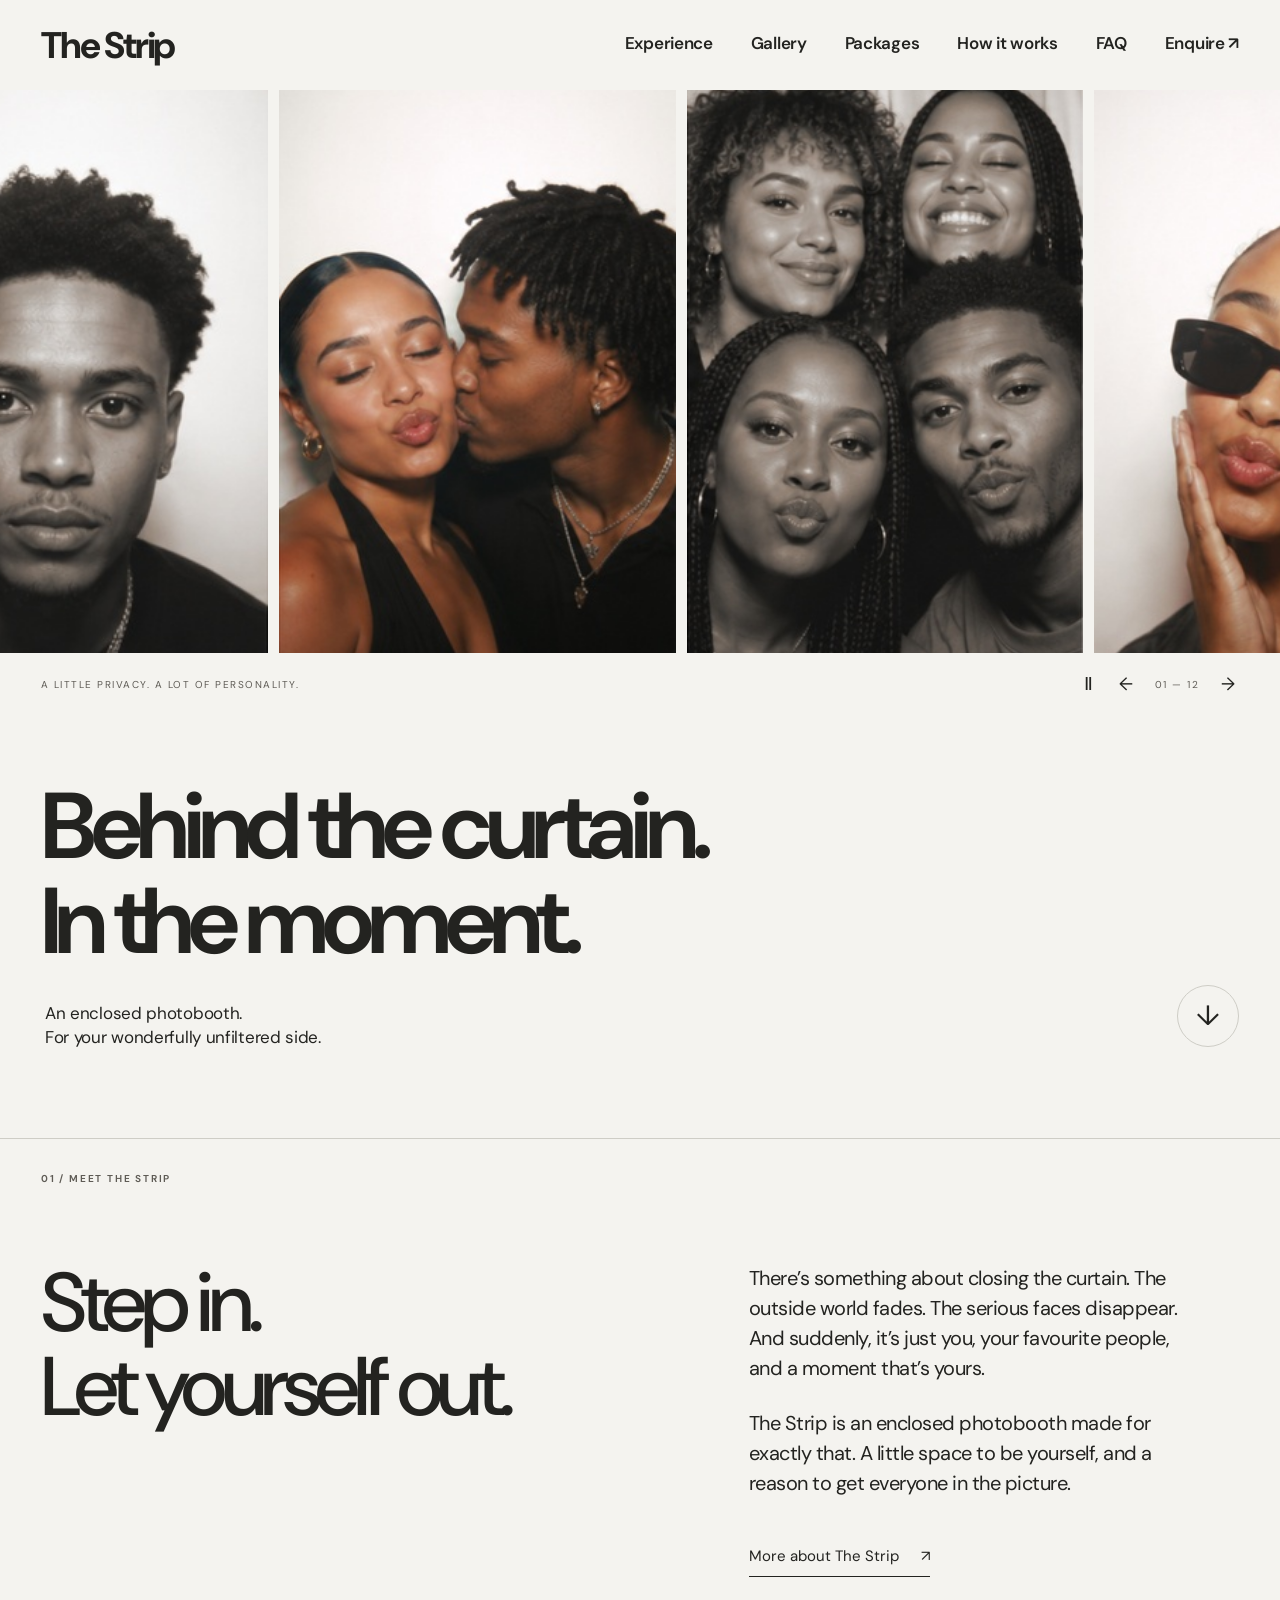
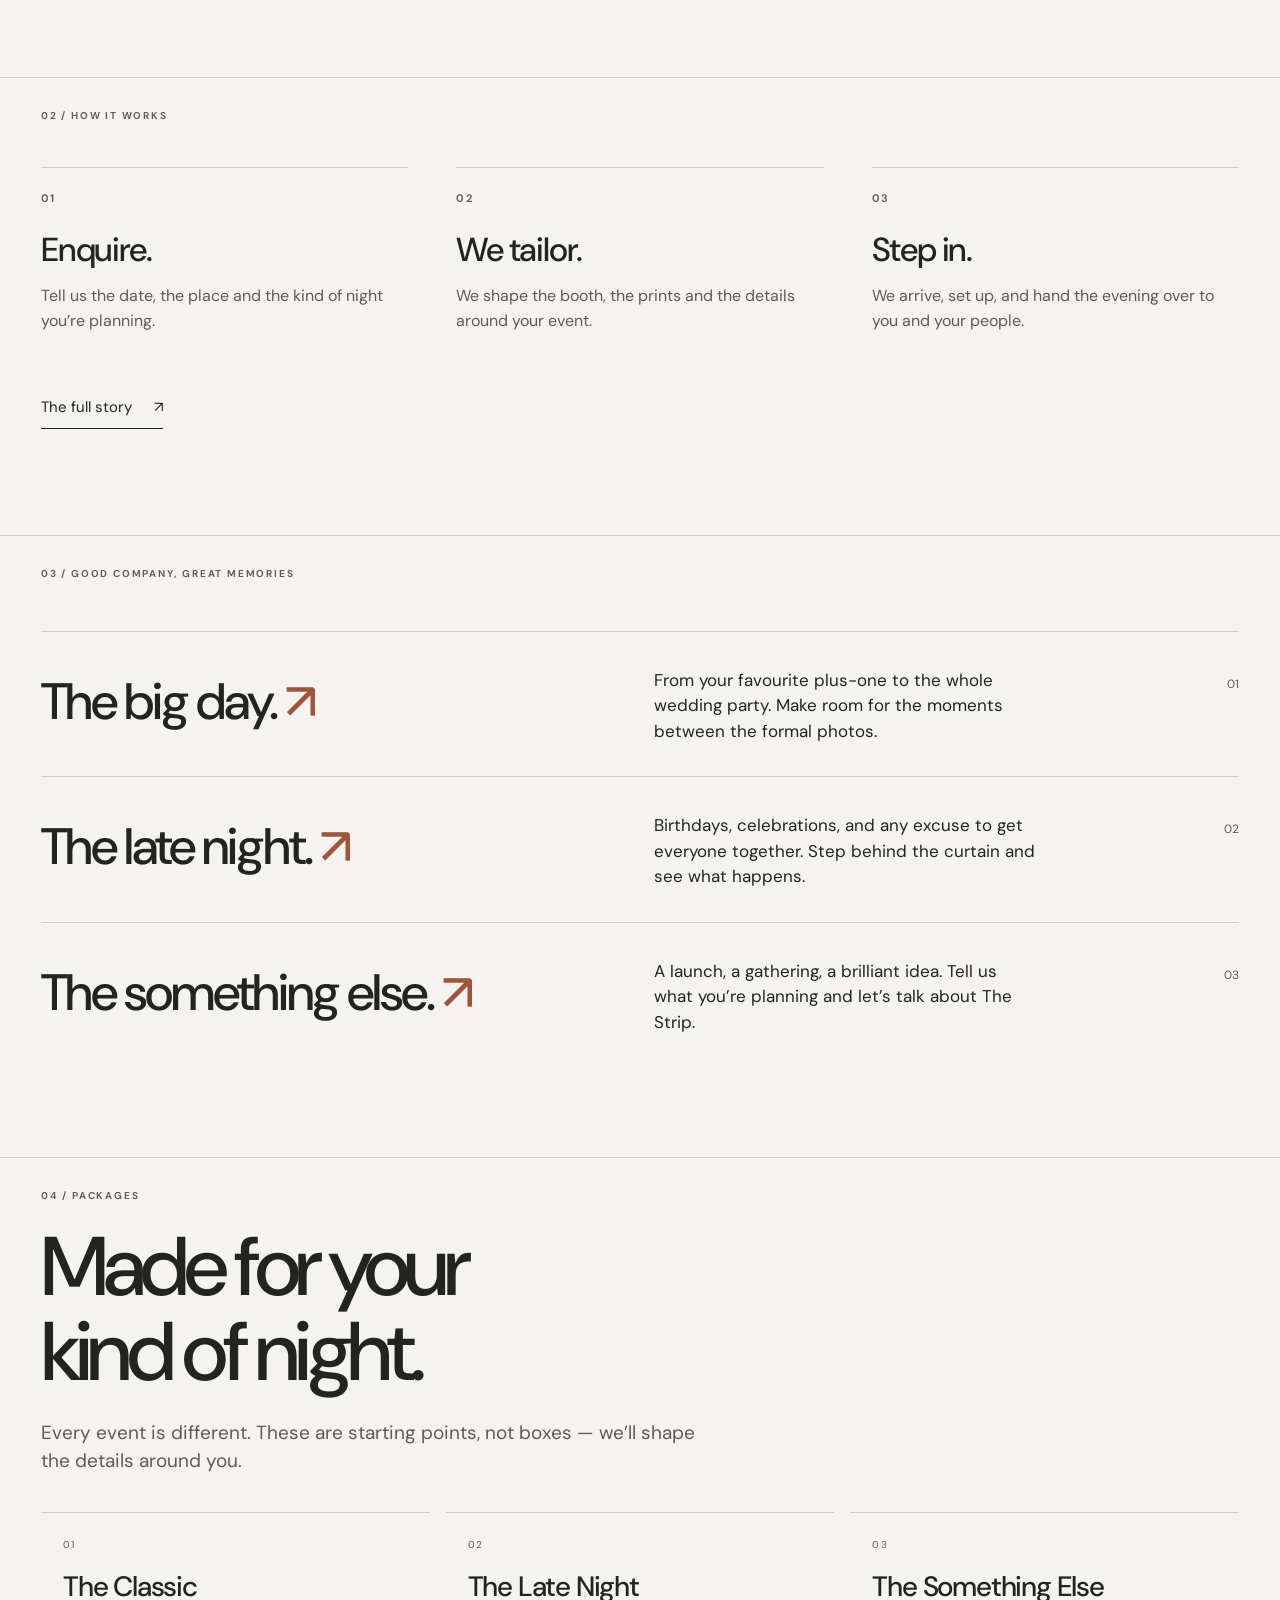
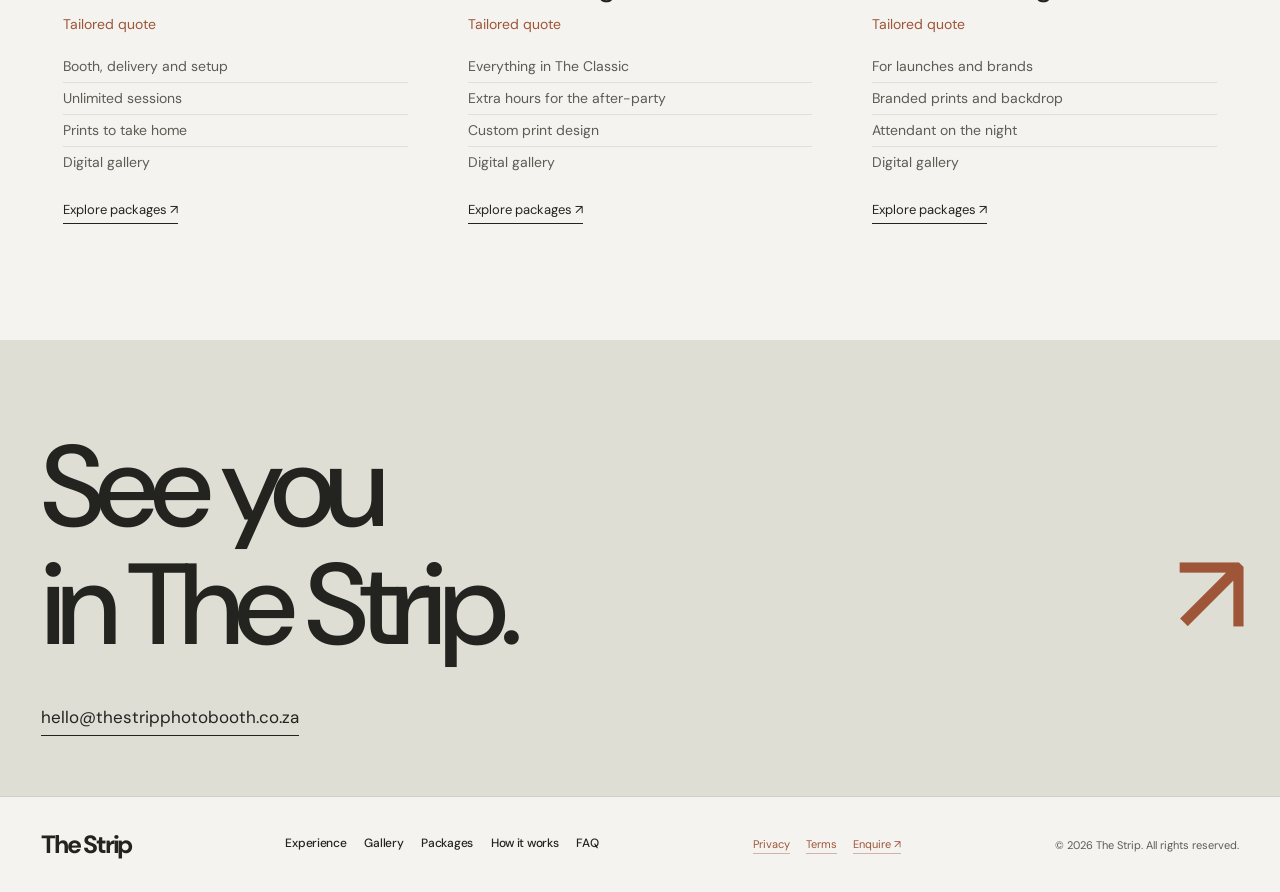
==== index.html @ df7877bb "Build The Strip website and operations console" ====
<!doctype html>
<html lang="en-ZA">
<head>
<meta charset="UTF-8">
<meta name="viewport" content="width=device-width, initial-scale=1">
<title>The Strip — Behind the curtain. In the moment.</title>
<meta name="description" content="An enclosed photobooth for weddings, parties and events. A little privacy, a lot of personality.">
<meta name="robots" content="index,follow">
<link rel="canonical" href="https://www.thestripphotobooth.co.za/">
<meta name="theme-color" content="#F4F3EF">
<meta property="og:type" content="website">
<meta property="og:site_name" content="The Strip">
<meta property="og:title" content="The Strip — Behind the curtain. In the moment.">
<meta property="og:description" content="An enclosed photobooth for weddings, parties and events. A little privacy, a lot of personality.">
<meta property="og:url" content="https://www.thestripphotobooth.co.za/">
<meta property="og:image" content="https://www.thestripphotobooth.co.za/assets/og-image.jpg">
<meta name="twitter:card" content="summary_large_image">
<meta name="twitter:title" content="The Strip — Behind the curtain. In the moment.">
<meta name="twitter:description" content="An enclosed photobooth for weddings, parties and events. A little privacy, a lot of personality.">
<meta name="twitter:image" content="https://www.thestripphotobooth.co.za/assets/og-image.jpg">
<link rel="icon" href="assets/favicon.svg" type="image/svg+xml">
<link rel="apple-touch-icon" href="assets/apple-touch-icon.png">
<link rel="preconnect" href="https://fonts.googleapis.com">
<link rel="preconnect" href="https://fonts.gstatic.com" crossorigin>
<link rel="stylesheet" href="css/site.css">

</head>
<body>
<a class="skip-link" href="#main">Skip to content</a>
<header>
  <a class="wordmark" href="index.html" aria-label="The Strip home">The Strip</a>
  <button class="nav-toggle" aria-expanded="false" aria-controls="nav">Menu</button>
  <nav id="nav" aria-label="Main navigation"><a href="about.html">Experience</a><a href="gallery.html">Gallery</a><a href="packages.html">Packages</a><a href="how-it-works.html">How it works</a><a href="faq.html">FAQ</a><a href="contact.html">Enquire ↗</a></nav>
</header>
<main id="main">

<section class="gallery" aria-label="Photobooth gallery">
  <div class="gallery-track" id="track"><div class="portrait"><img src="assets/gallery-01.jpg" alt="Black-and-white booth portrait" loading="eager" decoding="async"></div><div class="portrait"><img src="assets/gallery-02.jpg" alt="A couple sharing a kiss in the booth" loading="eager" decoding="async"></div><div class="portrait"><img src="assets/gallery-03.jpg" alt="Four friends posing together" loading="eager" decoding="async"></div><div class="portrait"><img src="assets/gallery-04.jpg" alt="A guest posing in sunglasses" loading="lazy" decoding="async"></div><div class="portrait"><img src="assets/gallery-05.jpg" alt="A couple posing cheek to cheek" loading="lazy" decoding="async"></div><div class="portrait"><img src="assets/gallery-06.jpg" alt="A couple in front of the booth curtain" loading="lazy" decoding="async"></div><div class="portrait"><img src="assets/gallery-07.jpg" alt="Four friends smiling for the camera" loading="lazy" decoding="async"></div><div class="portrait"><img src="assets/gallery-08.jpg" alt="A couple making playful faces" loading="lazy" decoding="async"></div><div class="portrait"><img src="assets/gallery-09.jpg" alt="Friends posing for a group photo" loading="lazy" decoding="async"></div><div class="portrait"><img src="assets/gallery-10.jpg" alt="A couple sharing a moment" loading="lazy" decoding="async"></div><div class="portrait"><img src="assets/gallery-11.jpg" alt="Five friends in a black-and-white booth photo" loading="lazy" decoding="async"></div><div class="portrait"><img src="assets/gallery-12.jpg" alt="Three friends smiling in the booth" loading="lazy" decoding="async"></div></div>
  <div class="gallery-tools">
    <span>A LITTLE PRIVACY. A LOT OF PERSONALITY.</span>
    <div>
      <button type="button" id="pause-gallery" aria-label="Pause photo animation" aria-pressed="false" aria-controls="track">Ⅱ</button>
      <button type="button" id="prev" aria-label="Previous photograph">←</button>
      <span id="count">01 — 12</span>
      <button type="button" id="next" aria-label="Next photograph">→</button>
    </div>
  </div>
</section>
<section class="intro">
  <div>
    <h1>Behind the curtain.<br>In the moment.</h1>
    <p class="intro-note">An enclosed photobooth.<br>For your wonderfully unfiltered side.</p>
  </div>
  <a class="round-link" href="#info" aria-label="Discover The Strip">↓</a>
</section>
<section class="info" id="info">
  <div class="eyebrow">01 / MEET THE STRIP</div>
  <div class="info-body">
    <h2>Step in.<br>Let yourself out.</h2>
    <div class="info-copy">
      <p>There’s something about closing the curtain. The outside world fades. The serious faces disappear. And suddenly, it’s just you, your favourite people, and a moment that’s yours.</p>
      <p>The Strip is an enclosed photobooth made for exactly that. A little space to be yourself, and a reason to get everyone in the picture.</p>
      <a class="text-link" href="about.html">More about The Strip <span>↗</span></a>
    </div>
  </div>
</section>
<section class="steps">
  <div class="eyebrow">02 / HOW IT WORKS</div>
  <div class="steps-grid">
    <div class="step"><div class="num">01</div><h3>Enquire.</h3><p>Tell us the date, the place and the kind of night you’re planning.</p></div>
    <div class="step"><div class="num">02</div><h3>We tailor.</h3><p>We shape the booth, the prints and the details around your event.</p></div>
    <div class="step"><div class="num">03</div><h3>Step in.</h3><p>We arrive, set up, and hand the evening over to you and your people.</p></div>
  </div>
  <p class="mt-40"><a class="text-link" href="how-it-works.html">The full story <span>↗</span></a></p>
</section>
<section class="moments">
  <div class="eyebrow">03 / GOOD COMPANY, GREAT MEMORIES</div>
  <div class="occasion"><h3><a href="weddings.html">The big day.<span class="arrow">↗</span></a></h3><p>From your favourite plus-one to the whole wedding party. Make room for the moments between the formal photos.</p><span>01</span></div>
  <div class="occasion"><h3><a href="parties.html">The late night.<span class="arrow">↗</span></a></h3><p>Birthdays, celebrations, and any excuse to get everyone together. Step behind the curtain and see what happens.</p><span>02</span></div>
  <div class="occasion"><h3><a href="corporate.html">The something else.<span class="arrow">↗</span></a></h3><p>A launch, a gathering, a brilliant idea. Tell us what you’re planning and let’s talk about The Strip.</p><span>03</span></div>
</section>
<section class="packages-teaser">
  <div class="eyebrow">04 / PACKAGES</div>
  <h2 style="margin:22px 0 10px">Made for your<br>kind of night.</h2>
  <p class="lede">Every event is different. These are starting points, not boxes — we’ll shape the details around you.</p>
  <div class="package-grid">
    <article class="package-card"><div class="package-tag">01</div><div class="package-name">The Classic</div><div class="package-price">Tailored quote</div><ul class="package-list"><li>Booth, delivery and setup</li><li>Unlimited sessions</li><li>Prints to take home</li><li>Digital gallery</li></ul><a class="package-link" href="packages.html">Explore packages ↗</a></article>
    <article class="package-card"><div class="package-tag">02</div><div class="package-name">The Late Night</div><div class="package-price">Tailored quote</div><ul class="package-list"><li>Everything in The Classic</li><li>Extra hours for the after-party</li><li>Custom print design</li><li>Digital gallery</li></ul><a class="package-link" href="packages.html">Explore packages ↗</a></article>
    <article class="package-card"><div class="package-tag">03</div><div class="package-name">The Something Else</div><div class="package-price">Tailored quote</div><ul class="package-list"><li>For launches and brands</li><li>Branded prints and backdrop</li><li>Attendant on the night</li><li>Digital gallery</li></ul><a class="package-link" href="packages.html">Explore packages ↗</a></article>
  </div>
</section>
<section class="cta">
  <a class="cta-link" href="contact.html">See you<br>in The Strip. <span>↗</span></a>
  <a class="email" href="mailto:hello@thestripphotobooth.co.za">hello@thestripphotobooth.co.za</a>
</section>

</main>
<footer>
  <a class="wordmark" href="index.html">The Strip</a>
  <nav aria-label="Footer navigation">
    <a href="about.html">Experience</a>
    <a href="gallery.html">Gallery</a>
    <a href="packages.html">Packages</a>
    <a href="how-it-works.html">How it works</a>
    <a href="faq.html">FAQ</a>
  </nav>
  <div class="legal">
    <a href="privacy.html">Privacy</a>
    <a href="terms.html">Terms</a>
    <a href="contact.html">Enquire ↗</a>
  </div>
  <span>© <span data-year>2026</span> The Strip. All rights reserved.</span>
</footer>
<script src="js/config.js"></script>
<script src="js/site.js" defer></script>
</body>
</html>
---- css/site.css ----
@import url('https://fonts.googleapis.com/css2?family=DM+Sans:wght@400;450;500;600;650;700;750&display=swap');

:root{
  --paper:#F4F3EF;
  --ink:#232320;
  --muted:#77756E;
  --muted-ink:#5E5B55;
  --line:#CECDC6;
  --cta:#DEDED4;
  --placeholder:#D6D2CB;
  --rule:#AAA89F;
  --rust:#9E5538;
  --backdrop:rgba(23,23,17,.55);
  --page:1600px;
}
*{box-sizing:border-box}
html{scroll-behavior:smooth;scroll-padding-top:95px}
body{
  margin:0;background:var(--paper);color:var(--ink);
  font-family:'DM Sans',Arial,sans-serif;font-size:16px;line-height:1.5;
  -webkit-font-smoothing:antialiased;
}
button,input,textarea,select{font:inherit;color:inherit}
a{color:inherit;text-decoration:none}
button{color:inherit;cursor:pointer}
img{max-width:100%}
::selection{background:var(--rust);color:var(--paper)}
button:focus-visible,a:focus-visible,input:focus-visible,textarea:focus-visible,select:focus-visible,summary:focus-visible{
  outline:2px solid var(--rust);outline-offset:5px;
}
.sr-only{position:absolute;width:1px;height:1px;padding:0;margin:-1px;overflow:hidden;clip:rect(0,0,0,0);border:0}
.skip-link{position:absolute;left:16px;top:-60px;background:var(--ink);color:var(--paper);padding:10px 14px;z-index:100}
.skip-link:focus{top:10px}

/* Header */
header{height:90px;display:flex;align-items:center;justify-content:space-between;padding:0 3.2%;background:var(--paper);position:relative;z-index:20;gap:24px}
.wordmark{font-size:37px;font-weight:750;letter-spacing:-2.2px;white-space:nowrap;line-height:1}
nav{display:flex;align-items:center;gap:38px;font-size:17px;font-weight:600;letter-spacing:-.3px}
nav a{color:var(--ink);padding-bottom:3px}
nav a:hover,nav a[aria-current="page"]{text-decoration:underline;text-underline-offset:6px;text-decoration-thickness:1px}
nav a.nav-cta{color:var(--rust);border-bottom:1px solid var(--rust);text-decoration:none}
nav a.nav-cta:hover{background:var(--rust);color:var(--paper);text-decoration:none}
.nav-toggle{display:none;background:none;border:1px solid var(--line);border-radius:999px;padding:8px 14px;font-size:12px;letter-spacing:.08em;text-transform:uppercase}

/* Home gallery */
.gallery{overflow:hidden}
.gallery-track{display:flex;gap:11px;padding:0 11px;transform:translateX(-7vw);width:max-content;will-change:transform}
.portrait{height:clamp(400px,44vw,650px);width:31vw;flex:none;overflow:hidden;background:var(--placeholder)}
.portrait img{width:100%;height:100%;object-fit:cover;object-position:center 42%;display:block}
.gallery-tools{display:flex;align-items:center;justify-content:space-between;padding:18px 3.2%;font-size:10px;letter-spacing:1.5px;color:var(--muted-ink)}
.gallery-tools>div{display:flex;align-items:center;gap:18px}
.gallery-tools button{background:none;border:0;font-size:18px;padding:0 4px;color:var(--ink)}
.gallery-tools button:hover{color:var(--rust)}
#count{font-variant-numeric:tabular-nums}

/* Hero */
.intro{padding:63px 3.2% 88px;display:flex;justify-content:space-between;align-items:flex-end;gap:30px}
.intro>div{width:100%}
h1{font-size:clamp(64px,7.3vw,112px);line-height:1.01;letter-spacing:-.065em;font-weight:650;margin:0}
.intro-note{margin:34px 0 0 4px;font-size:17px;line-height:1.4;letter-spacing:-.3px;max-width:520px}
.round-link{height:62px;width:62px;flex-shrink:0;border:1px solid var(--line);border-radius:50%;display:grid;place-items:center;font-size:28px;margin-bottom:3px;transition:background .2s,color .2s}
.round-link:hover{background:var(--ink);color:var(--paper)}

/* Sections */
.eyebrow{font-size:10px;letter-spacing:1.8px;font-weight:650;color:var(--muted-ink);text-transform:uppercase}
.info{border-top:1px solid var(--line);padding:32px 3.2% 100px}
.info-body{display:grid;grid-template-columns:1.2fr 1fr;gap:10%;padding-top:75px}
h2{font-size:clamp(52px,6.5vw,92px);letter-spacing:-.065em;line-height:1.02;margin:0;font-weight:500}
.info-copy{max-width:440px;padding-top:2px}
.info-copy p{font-size:20px;line-height:1.5;letter-spacing:-.5px;margin:0 0 25px}
.text-link{margin-top:13px;padding:9px 0;background:none;border:0;border-bottom:1px solid;font-size:15px;display:inline-block;color:var(--ink)}
.text-link:hover{color:var(--rust);border-color:var(--rust)}
.text-link span{margin-left:18px}

/* Steps */
.steps{padding:30px 3.2% 90px;border-top:1px solid var(--line)}
.steps-grid{display:grid;grid-template-columns:repeat(3,1fr);gap:4%;margin-top:44px}
.step{border-top:1px solid var(--line);padding-top:22px}
.step .num{font-size:11px;letter-spacing:1.4px;color:var(--muted-ink);font-weight:650}
.step h3{font-size:clamp(24px,2.6vw,36px);font-weight:500;letter-spacing:-1.2px;margin:18px 0 10px}
.step p{font-size:16px;line-height:1.55;margin:0;max-width:360px;color:var(--muted-ink)}

/* Occasions */
.moments{padding:30px 3.2% 90px;border-top:1px solid var(--line)}
.moments>.eyebrow{margin-bottom:50px}
.occasion{border-top:1px solid var(--line);padding:32px 0;display:grid;grid-template-columns:1.2fr 1fr 60px;gap:7%;align-items:start}
.occasion h3{font-size:clamp(28px,4vw,56px);font-weight:500;letter-spacing:-2px;margin:0}
.occasion h3 a:hover{color:var(--rust)}
.occasion p{font-size:17px;line-height:1.5;margin:4px 0 0;max-width:385px}
.occasion>span{font-size:12px;text-align:right;padding-top:11px;color:var(--muted-ink)}
.occasion .arrow{color:var(--rust);margin-left:8px}

/* Package teaser / cards */
.packages-teaser{padding:30px 3.2% 90px;border-top:1px solid var(--line)}
.package-grid{display:grid;grid-template-columns:repeat(3,1fr);gap:16px;margin-top:36px}
.package-card{border-top:1px solid var(--line);padding:24px 22px 26px;display:flex;flex-direction:column;min-height:280px;background:transparent}
.package-card:hover{background:#EFEEE8}
.package-tag{font-size:10px;letter-spacing:1.4px;color:var(--muted-ink);text-transform:uppercase}
.package-name{font-size:28px;font-weight:500;letter-spacing:-1.2px;margin:14px 0 6px}
.package-price{font-size:14px;color:var(--rust);margin-bottom:16px}
.package-list{list-style:none;padding:0;margin:0 0 22px;font-size:14px;line-height:1.65;color:var(--muted-ink)}
.package-list li{padding:4px 0;border-bottom:1px solid rgba(206,205,198,.5)}
.package-list li:last-child{border-bottom:0}
.package-card .package-link{margin-top:auto;font-size:13px;border-bottom:1px solid;padding-bottom:3px;align-self:flex-start}
.package-card .package-link:hover{color:var(--rust);border-color:var(--rust)}

/* CTA */
.cta{background:var(--cta);padding:43px 3.2% 60px}
.cta>a.cta-link{display:block;font-size:clamp(60px,9vw,135px);line-height:1.03;font-weight:500;letter-spacing:-.065em;padding:45px 0 40px;position:relative}
.cta>a.cta-link>span{position:absolute;right:0;bottom:50px;color:var(--rust)}
.cta>a.cta-link:hover{color:var(--rust)}
.cta>a.email{font-size:17px;border-bottom:1px solid;padding-bottom:5px;display:inline-block}

/* Footer */
footer{display:flex;padding:35px 3.2%;gap:35px;justify-content:space-between;align-items:center;font-size:11px;color:var(--muted-ink);border-top:1px solid var(--line);flex-wrap:wrap}
footer .wordmark{font-size:25px;color:var(--ink)}
footer nav{display:flex;gap:18px;font-size:12px;font-weight:500}
footer .legal{display:flex;gap:16px}
footer a:hover{text-decoration:underline;text-underline-offset:4px}

/* Interior pages */
.page-hero{padding:74px 3.2% 36px;border-bottom:1px solid var(--line)}
.page-hero h1{font-size:clamp(54px,7.6vw,112px);max-width:1200px}
.page-hero .lede{font-size:19px;line-height:1.5;max-width:640px;margin:26px 0 0;color:var(--muted-ink)}
.page-section{padding:56px 3.2% 90px}
.page-section.tight{padding-top:30px}
.split{display:grid;grid-template-columns:1.15fr .85fr;gap:9%;align-items:start}
.prose{max-width:780px}
.prose h2{font-size:clamp(34px,4.2vw,56px);letter-spacing:-.05em;margin:0 0 20px;font-weight:500}
.prose h3{font-size:24px;letter-spacing:-.8px;margin:36px 0 10px;font-weight:600}
.prose p{font-size:17px;line-height:1.65;margin:0 0 18px;color:var(--muted-ink)}
.prose p strong{color:var(--ink);font-weight:600}
.prose ul,.prose ol{padding-left:20px;margin:0 0 20px;color:var(--muted-ink);font-size:17px;line-height:1.7}
.prose li{margin-bottom:8px}
.prose a{color:var(--rust);border-bottom:1px solid rgba(158,85,56,.4)}
.prose a:hover{border-color:var(--rust)}
.note{border-top:1px solid var(--line);padding-top:18px;font-size:13px;color:var(--muted-ink);max-width:620px}

.feature-grid{display:grid;grid-template-columns:repeat(3,1fr);gap:4%;margin-top:44px}
.feature{border-top:1px solid var(--line);padding-top:20px}
.feature .num{font-size:11px;letter-spacing:1.4px;color:var(--rust);font-weight:650}
.feature h3{font-size:26px;letter-spacing:-1px;font-weight:500;margin:16px 0 8px}
.feature p{font-size:15px;line-height:1.6;color:var(--muted-ink);margin:0;max-width:340px}

.image-strip{display:grid;grid-template-columns:repeat(3,1fr);gap:12px;margin-top:48px}
.image-strip img{width:100%;aspect-ratio:3/5;object-fit:cover;display:block;background:var(--placeholder)}

/* Gallery page */
.gallery-grid{columns:4;column-gap:12px;margin-top:36px}
.gallery-grid figure{break-inside:avoid;margin:0 0 12px;position:relative;overflow:hidden;background:var(--placeholder)}
.gallery-grid img{width:100%;height:auto;display:block;transition:transform .5s ease,filter .5s ease}
.gallery-grid figure:hover img{transform:scale(1.02);filter:brightness(.96)}
.gallery-grid figcaption{position:absolute;left:10px;bottom:8px;font-size:10px;letter-spacing:.08em;color:#fff;opacity:0;transition:opacity .2s}
.gallery-grid figure:hover figcaption{opacity:.9}
.gallery-grid button{display:block;padding:0;border:0;background:none;width:100%;text-align:left}

/* Lightbox */
.lightbox{border:0;background:var(--ink);color:var(--paper);padding:0;width:min(1100px,96vw);max-height:94vh}
.lightbox::backdrop{background:var(--backdrop);backdrop-filter:blur(5px)}
.lightbox-inner{position:relative;display:flex;flex-direction:column;align-items:center;padding:18px}
.lightbox img{max-width:100%;max-height:78vh;object-fit:contain;display:block}
.lightbox-bar{display:flex;justify-content:space-between;align-items:center;width:100%;padding:12px 4px 0;gap:16px}
.lightbox-bar .caption{font-size:12px;color:var(--line)}
.lightbox-controls{display:flex;gap:10px}
.lightbox button{background:none;border:1px solid rgba(244,243,239,.35);color:var(--paper);border-radius:50%;width:40px;height:40px;font-size:16px}
.lightbox button:hover{background:var(--paper);color:var(--ink)}

/* FAQ */
.faq-list{max-width:900px;margin-top:30px}
.faq-list details{border-top:1px solid var(--line);padding:0}
.faq-list summary{list-style:none;cursor:pointer;padding:24px 42px 24px 0;font-size:20px;font-weight:500;letter-spacing:-.5px;position:relative}
.faq-list summary::-webkit-details-marker{display:none}
.faq-list summary::after{content:"+";position:absolute;right:4px;top:22px;font-size:22px;color:var(--rust);font-weight:400}
.faq-list details[open] summary::after{content:"–"}
.faq-list .answer{padding:0 42px 26px 0;font-size:16px;line-height:1.65;color:var(--muted-ink);max-width:760px}
.faq-list .answer p{margin:0 0 14px}

/* Contact */
.contact-grid{display:grid;grid-template-columns:1.1fr .9fr;gap:9%;margin-top:20px}
.form{margin-top:8px}
.form-row{display:grid;grid-template-columns:1fr 1fr;gap:22px}
.field{display:block;font-size:11px;letter-spacing:.02em;margin-bottom:24px;color:var(--muted-ink)}
.field input,.field select,.field textarea{width:100%;display:block;border:0;border-bottom:1px solid var(--rule);border-radius:0;padding:12px 0;background:transparent;font-size:15px;color:var(--ink);margin-top:4px}
.field input:focus,.field select:focus,.field textarea:focus{outline:none;border-bottom-color:var(--rust);box-shadow:0 1px 0 var(--rust)}
.field textarea{resize:vertical;min-height:96px}
.consent{display:flex;gap:10px;align-items:flex-start;font-size:12px;line-height:1.5;color:var(--muted-ink);margin:8px 0 22px}
.consent input{width:auto;margin-top:3px}
.consent a{color:var(--rust);text-decoration:underline;text-underline-offset:3px}
.honeypot{position:absolute;left:-9999px;width:1px;height:1px;overflow:hidden}
.submit{display:flex;justify-content:space-between;align-items:center;background:var(--ink);color:var(--paper);width:100%;border:0;padding:17px 20px;font-size:15px;transition:background .2s}
.submit:hover{background:var(--rust)}
.form-status{margin-top:18px;font-size:13px;line-height:1.5;color:var(--muted-ink)}
.form-status.error{color:#8f2f1e}
.form-status a{color:var(--rust);text-decoration:underline}
.contact-aside{border-top:1px solid var(--line);padding-top:20px}
.contact-aside h3{font-size:22px;font-weight:500;letter-spacing:-.6px;margin:0 0 12px}
.contact-aside p{font-size:15px;line-height:1.6;color:var(--muted-ink);margin:0 0 14px}
.contact-aside a.email{font-size:18px;border-bottom:1px solid;padding-bottom:3px;display:inline-block;margin-bottom:18px}
.contact-aside a.email:hover{color:var(--rust);border-color:var(--rust)}

/* Legal/404 */
.legal{max-width:820px}
.legal h2{font-size:30px;letter-spacing:-1px;margin:38px 0 10px;font-weight:500}
.legal h2:first-child{margin-top:0}
.legal p,.legal li{font-size:15.5px;line-height:1.7;color:var(--muted-ink)}
.legal ul{padding-left:20px}
.legal a{color:var(--rust);border-bottom:1px solid rgba(158,85,56,.4)}
.not-found{padding:120px 3.2%;min-height:58vh;display:flex;flex-direction:column;justify-content:center}
.not-found h1{font-size:clamp(56px,10vw,150px);max-width:1100px}
.not-found p{font-size:18px;color:var(--muted-ink);margin:24px 0 30px;max-width:540px}
.not-found a{font-size:15px;border-bottom:1px solid;padding-bottom:4px}
.not-found a:hover{color:var(--rust);border-color:var(--rust)}

/* Utility */
.muted{color:var(--muted-ink)}
.center{text-align:center}
.mt-40{margin-top:40px}

@media(max-width:1200px){
  .gallery-grid{columns:3}
  nav{gap:26px;font-size:16px}
  .wordmark{font-size:33px}
}
@media(max-width:1000px){
  .package-grid{grid-template-columns:1fr 1fr}
  .feature-grid{grid-template-columns:1fr 1fr}
  .steps-grid{grid-template-columns:1fr;gap:26px}
  .split{grid-template-columns:1fr;gap:34px}
  .contact-grid{grid-template-columns:1fr;gap:34px}
  .info-body{grid-template-columns:1fr;gap:30px;padding-top:48px}
}
@media(max-width:820px){
  header{height:76px;padding:0 22px;flex-wrap:wrap}
  .wordmark{font-size:30px}
  .nav-toggle{display:inline-flex}
  nav{display:none;width:100%;flex-direction:column;align-items:flex-start;gap:0;padding:10px 0 18px;border-top:1px solid var(--line);margin-top:8px}
  nav.open{display:flex}
  nav a{width:100%;padding:12px 0;font-size:19px}
  nav a.nav-cta{border-bottom:0;width:auto}
  .gallery-track{transform:translateX(-18vw);gap:8px}
  .portrait{width:76vw;height:104vw;max-height:580px}
  .gallery-tools{padding:17px 22px}
  .gallery-tools>span{font-size:8px;max-width:180px;line-height:1.5}
  .gallery-tools>div{gap:12px}
  .intro{padding:45px 22px 60px}
  h1{font-size:clamp(49px,9.8vw,70px)}
  .intro-note{font-size:14px;margin-top:25px}
  .round-link{width:43px;height:43px;font-size:23px;margin-left:10px}
  .info{padding:26px 22px 55px}
  .info-copy p{font-size:18px}
  .steps,.moments,.packages-teaser{padding:26px 22px 55px}
  .occasion{grid-template-columns:1fr 25px;gap:15px;padding:24px 0}
  .occasion h3{font-size:36px;letter-spacing:-1.4px}
  .occasion p{grid-column:1;grid-row:2;font-size:15px}
  .occasion>span{grid-column:2;grid-row:1}
  .package-grid{grid-template-columns:1fr}
  .feature-grid{grid-template-columns:1fr}
  .cta{padding:30px 22px 40px}
  .cta>a.cta-link{font-size:15vw;padding:35px 0}
  .cta>a.cta-link>span{bottom:38px}
  .cta>a.email{font-size:13px}
  .page-hero{padding:45px 22px 26px}
  .page-hero .lede{font-size:17px}
  .page-section{padding:36px 22px 60px}
  .gallery-grid{columns:2;column-gap:8px}
  .gallery-grid figure{margin-bottom:8px}
  .image-strip{gap:8px;margin-top:32px}
  footer{padding:28px 22px;display:grid;grid-template-columns:1fr 1fr;gap:18px}
  footer nav{display:flex;flex-direction:row;flex-wrap:wrap;gap:12px;border:0;padding:0;margin:0;width:auto}
  footer nav a{width:auto;padding:0;font-size:11px}
  footer .legal{grid-column:1 / -1;gap:14px}
  .form-row{grid-template-columns:1fr;gap:0}
  .contact-grid{margin-top:0}
  .not-found{padding:80px 22px}
}
@media(max-width:520px){
  .gallery-grid{columns:1}
  .steps-grid{gap:22px}
}
@media(prefers-reduced-motion:reduce){
  html{scroll-behavior:auto}
  .gallery-track{transition:none}
  .gallery-grid img{transition:none}
}

.hidden{display:none!important}
.lede{font-size:19px;line-height:1.5;max-width:660px;margin:24px 0 0;color:var(--muted-ink)}
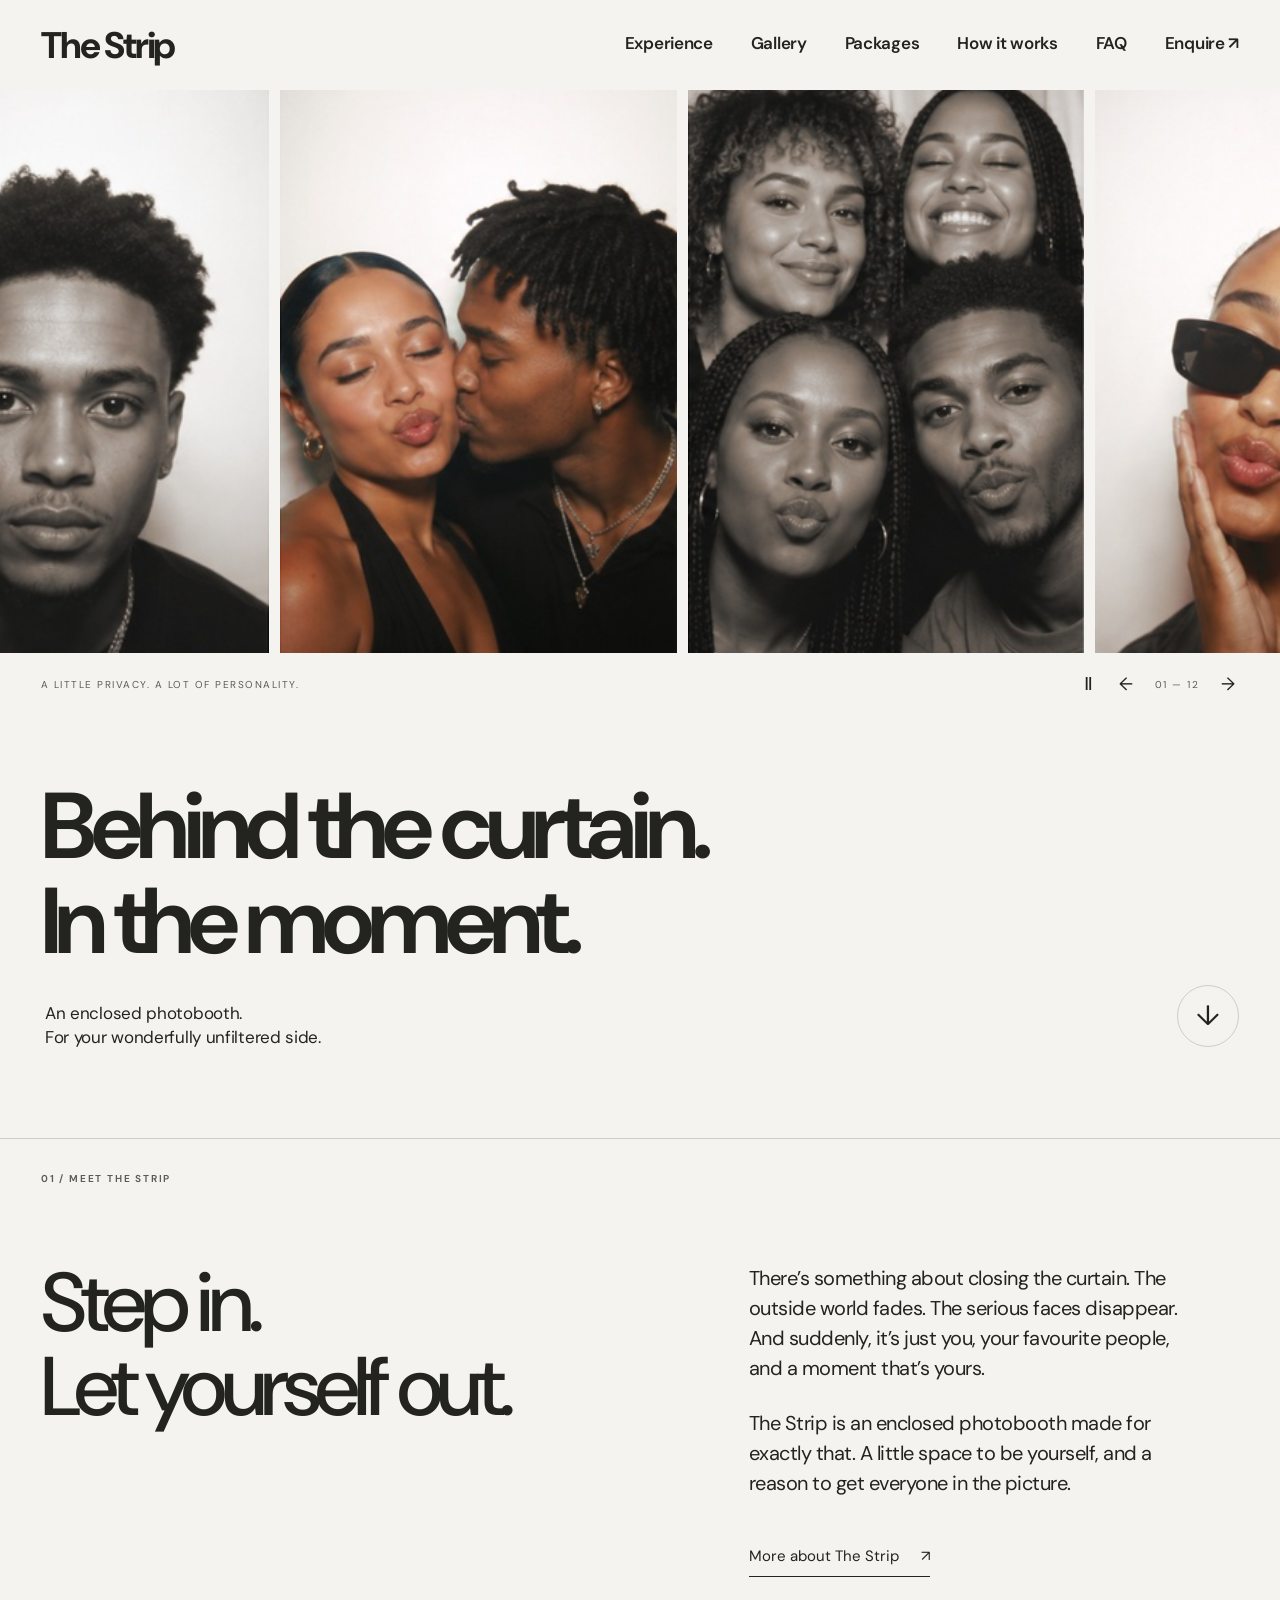
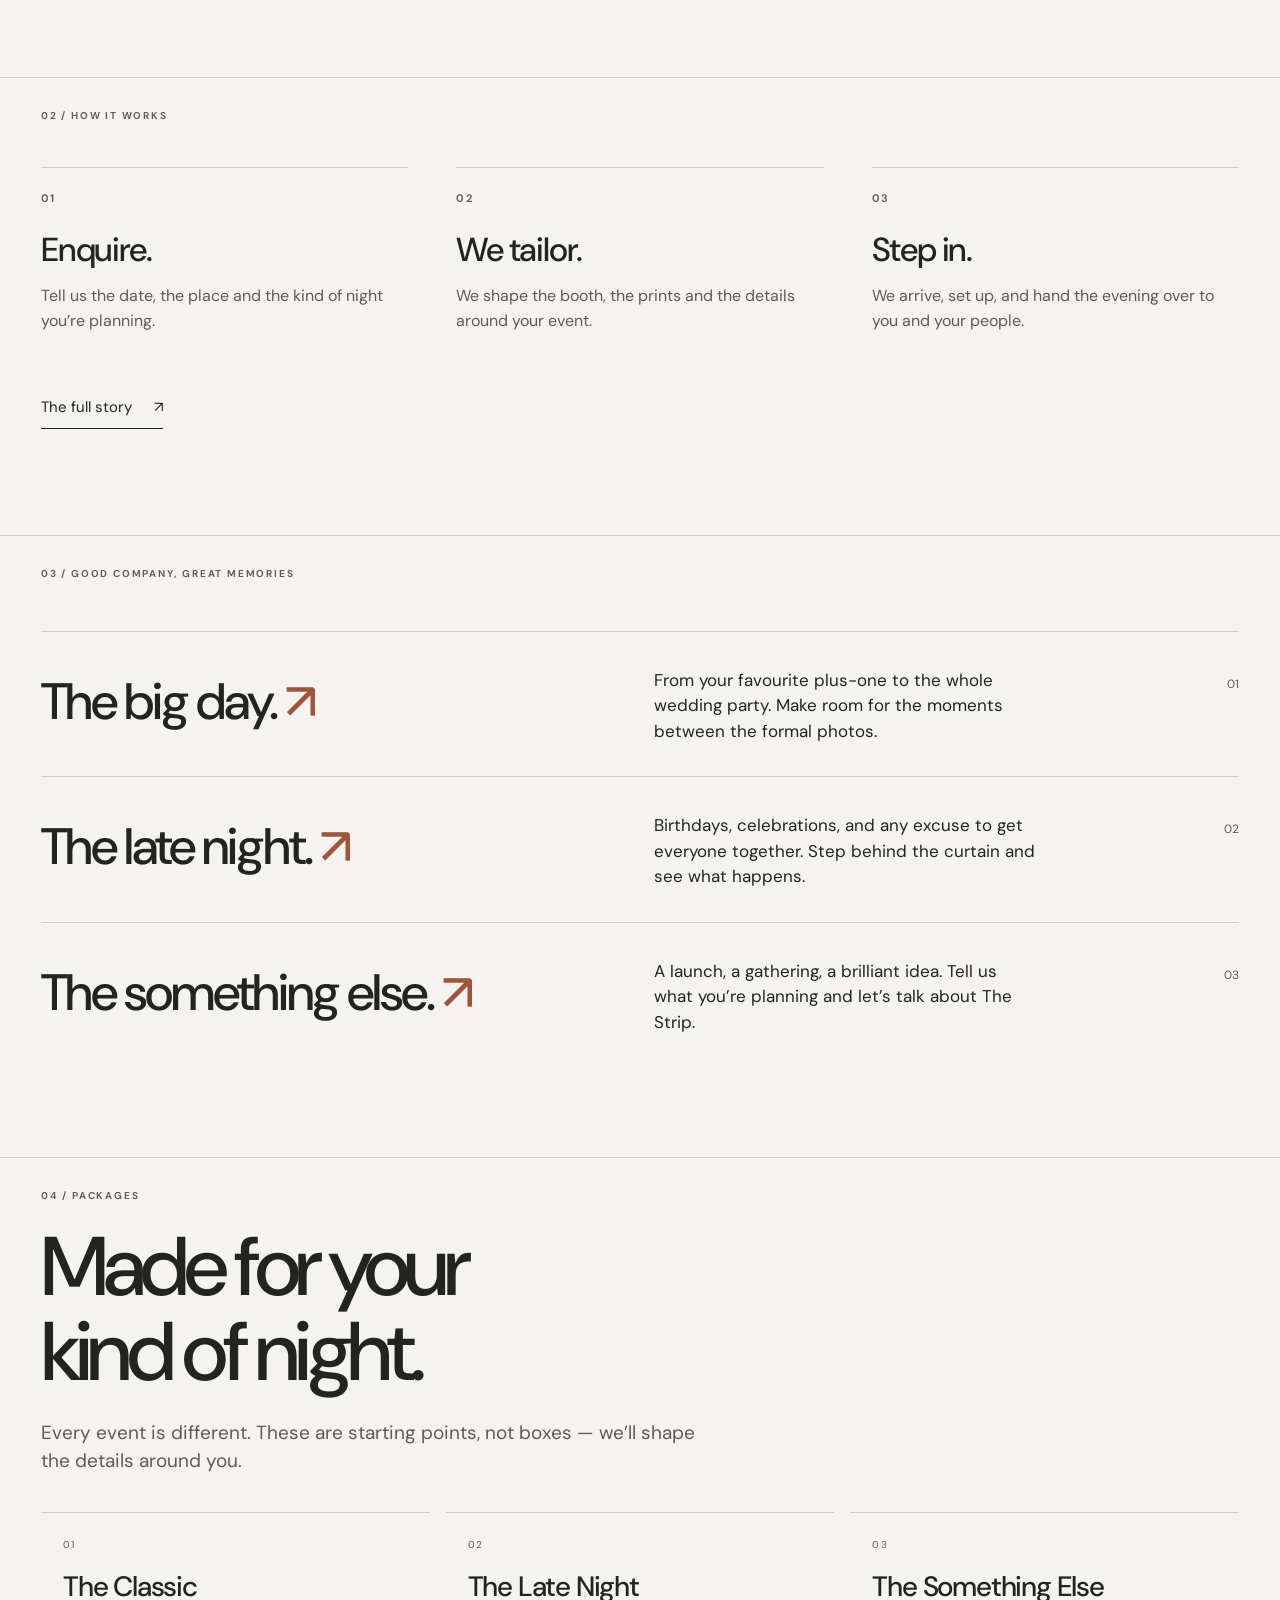
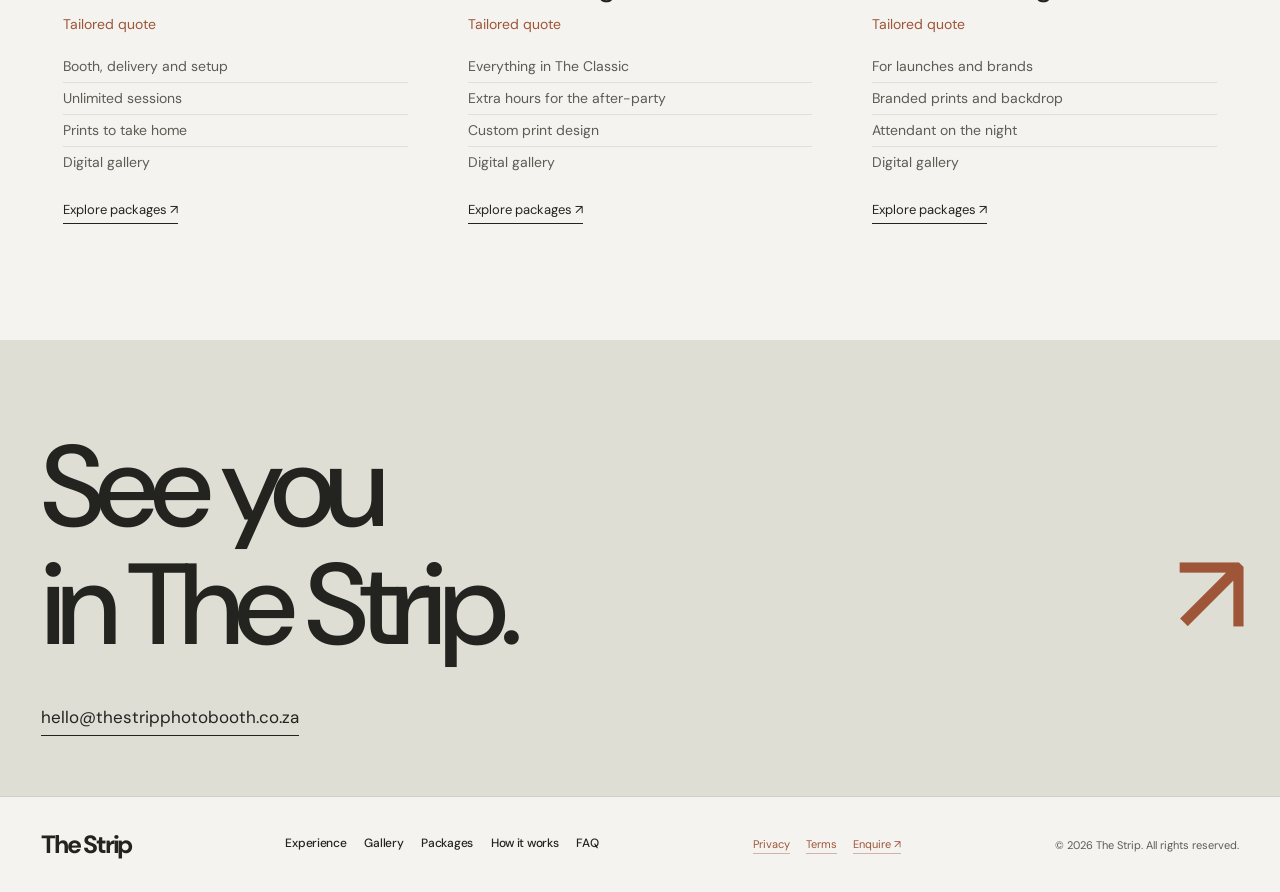
==== commit 3fb4bd0d: "P0: inline validation, consent record, anti-spam, staging noindex" ====
--- a/index.html
+++ b/index.html
@@ -5,7 +5,7 @@
 <meta name="viewport" content="width=device-width, initial-scale=1">
 <title>The Strip — Behind the curtain. In the moment.</title>
 <meta name="description" content="An enclosed photobooth for weddings, parties and events. A little privacy, a lot of personality.">
-<meta name="robots" content="index,follow">
+<meta name="robots" content="noindex,nofollow">
 <link rel="canonical" href="https://www.thestripphotobooth.co.za/">
 <meta name="theme-color" content="#F4F3EF">
 <meta property="og:type" content="website">
--- a/css/site.css
+++ b/css/site.css
@@ -285,3 +285,8 @@
 
 .hidden{display:none!important}
 .lede{font-size:19px;line-height:1.5;max-width:660px;margin:24px 0 0;color:var(--muted-ink)}
+
+.field-error{display:block;color:#8f2f1e;font-size:11.5px;line-height:1.4;margin-top:6px}
+.field-error:empty{display:none}
+.field input[aria-invalid="true"],.field select[aria-invalid="true"],.field textarea[aria-invalid="true"]{border-bottom-color:#8f2f1e}
+.turnstile-slot{margin:4px 0 16px}
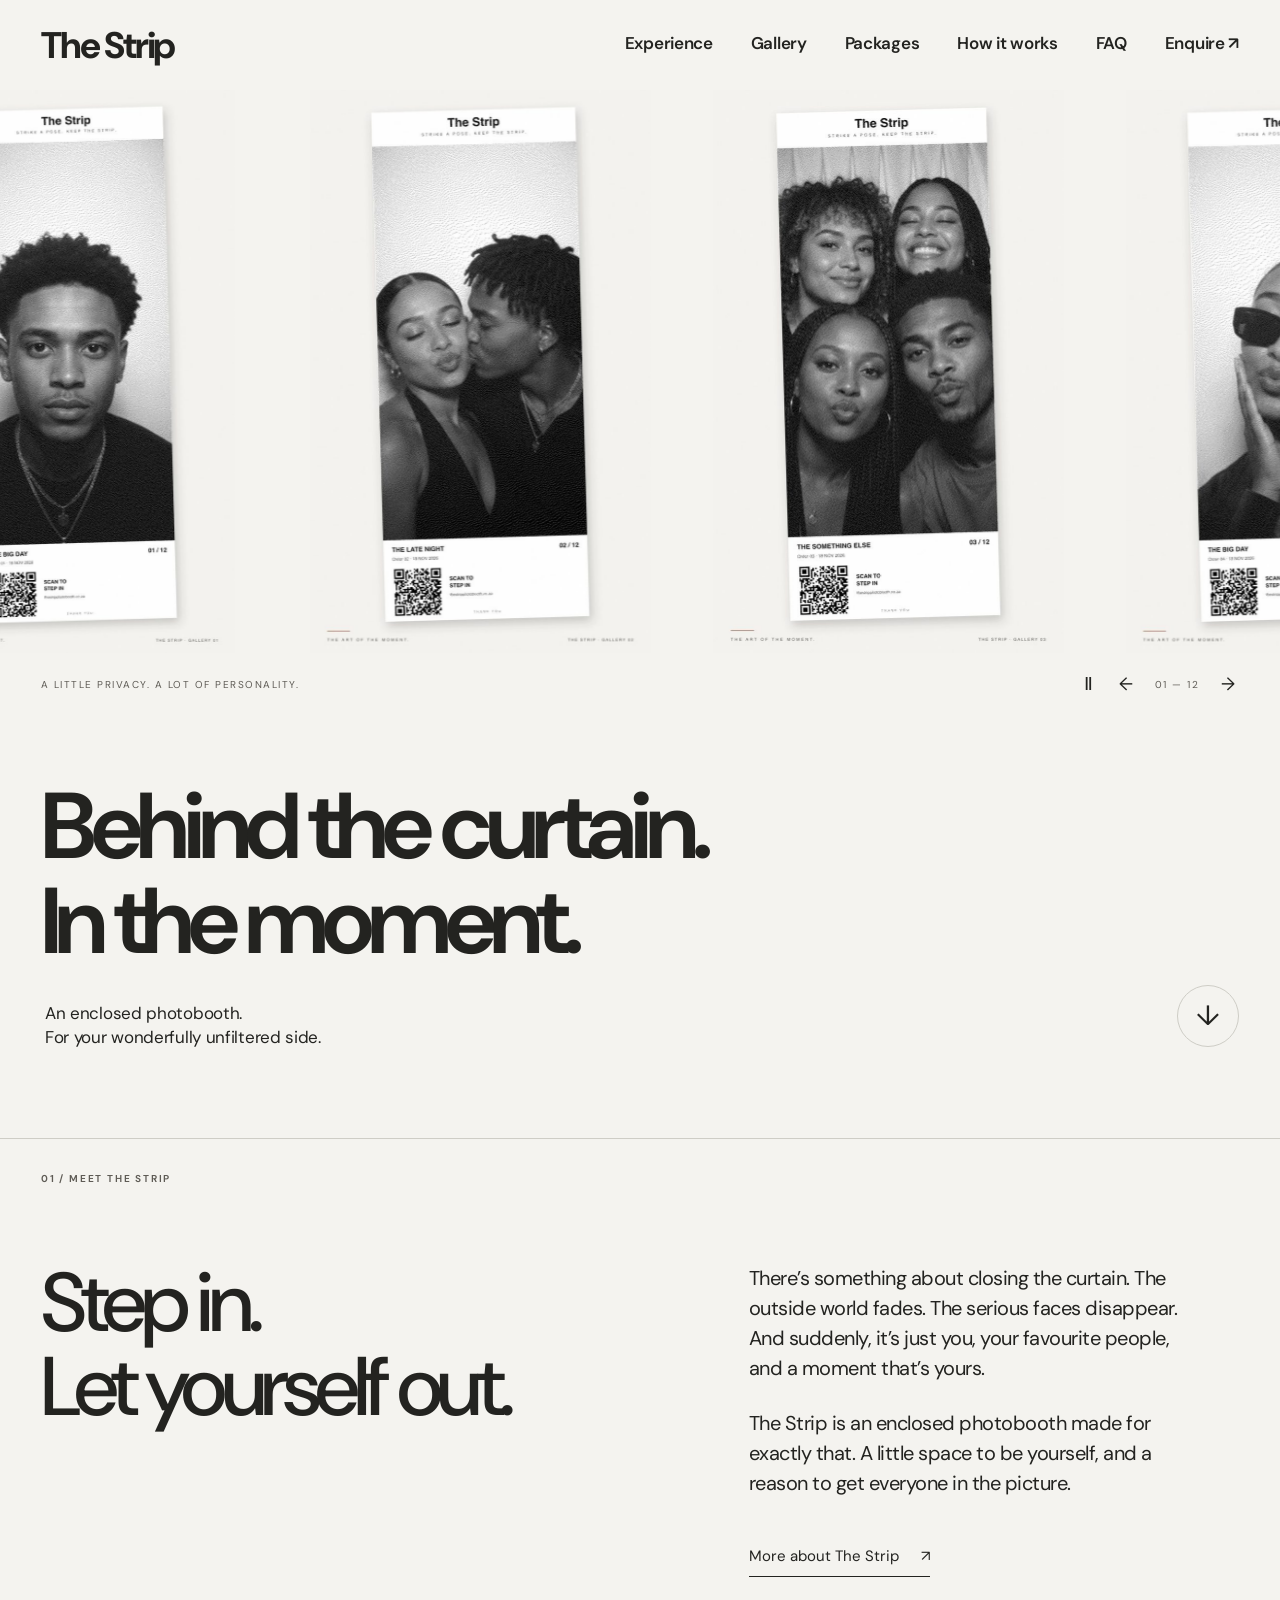
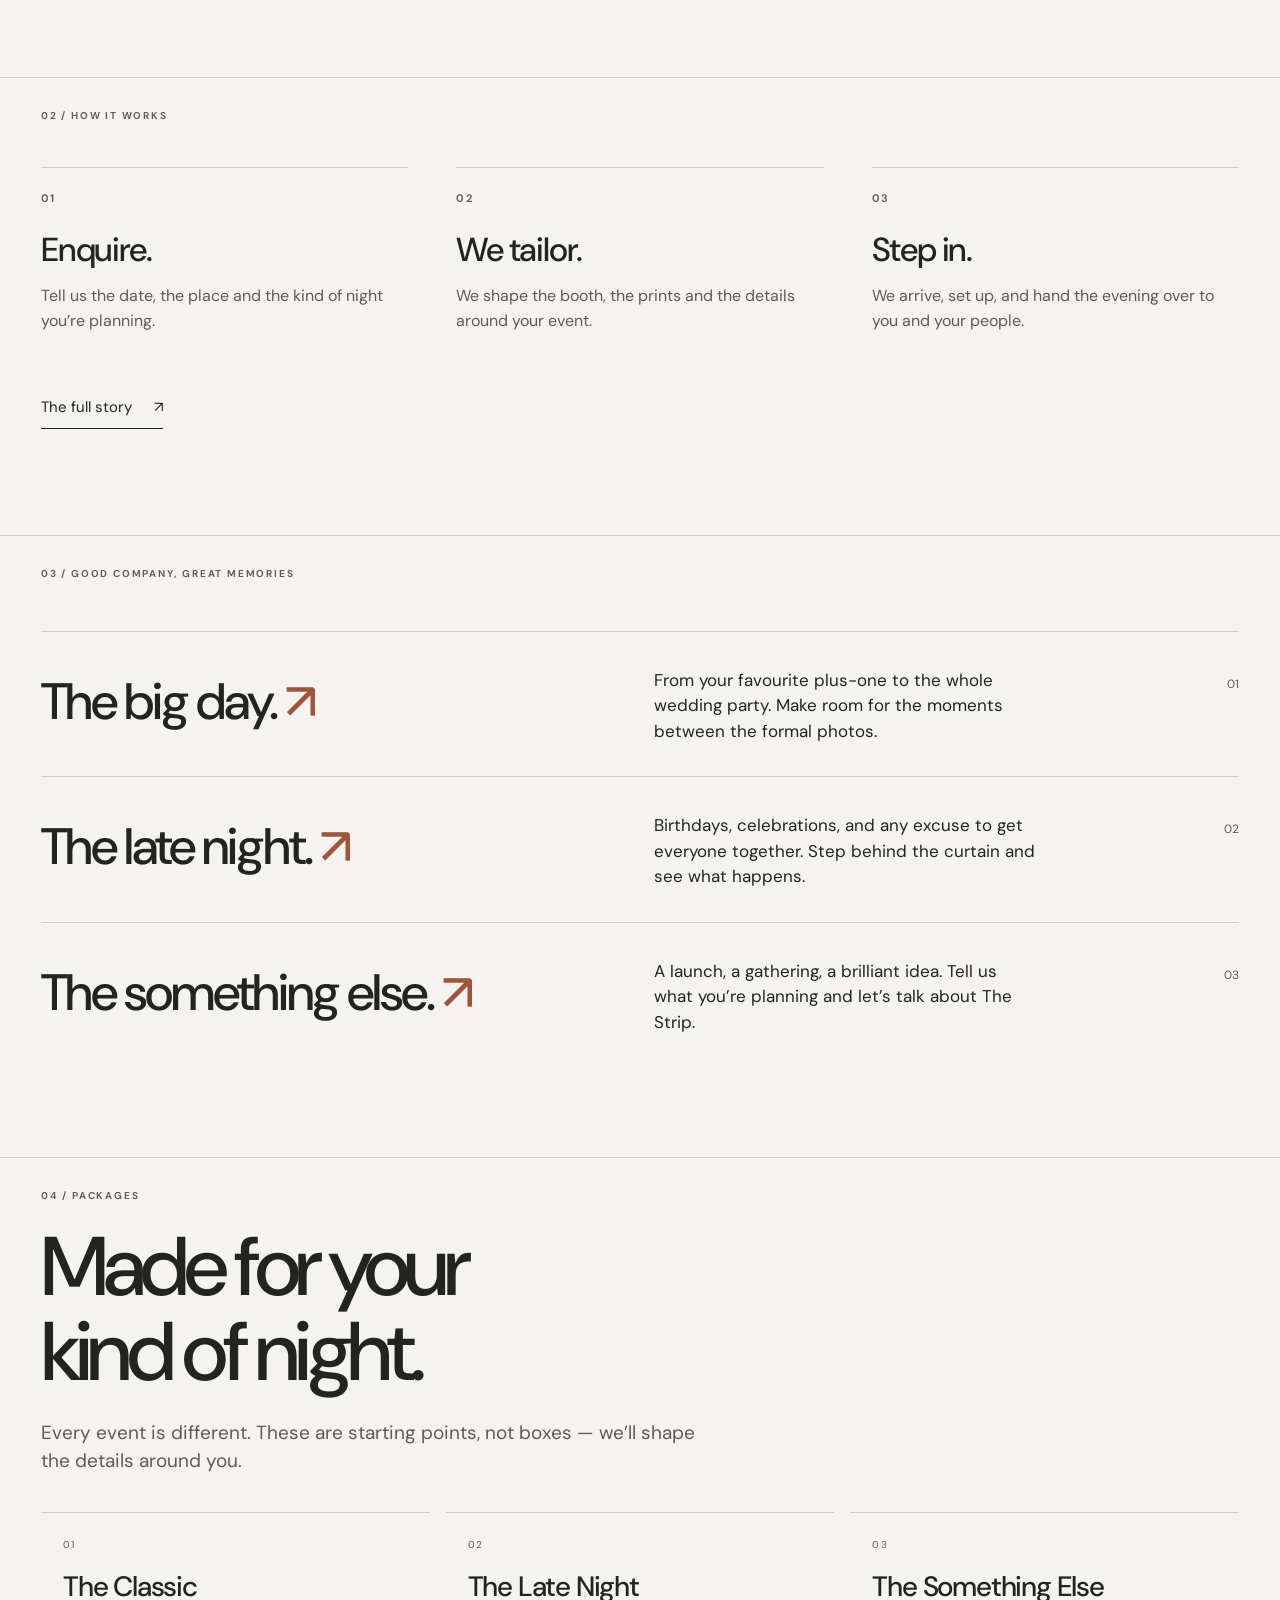
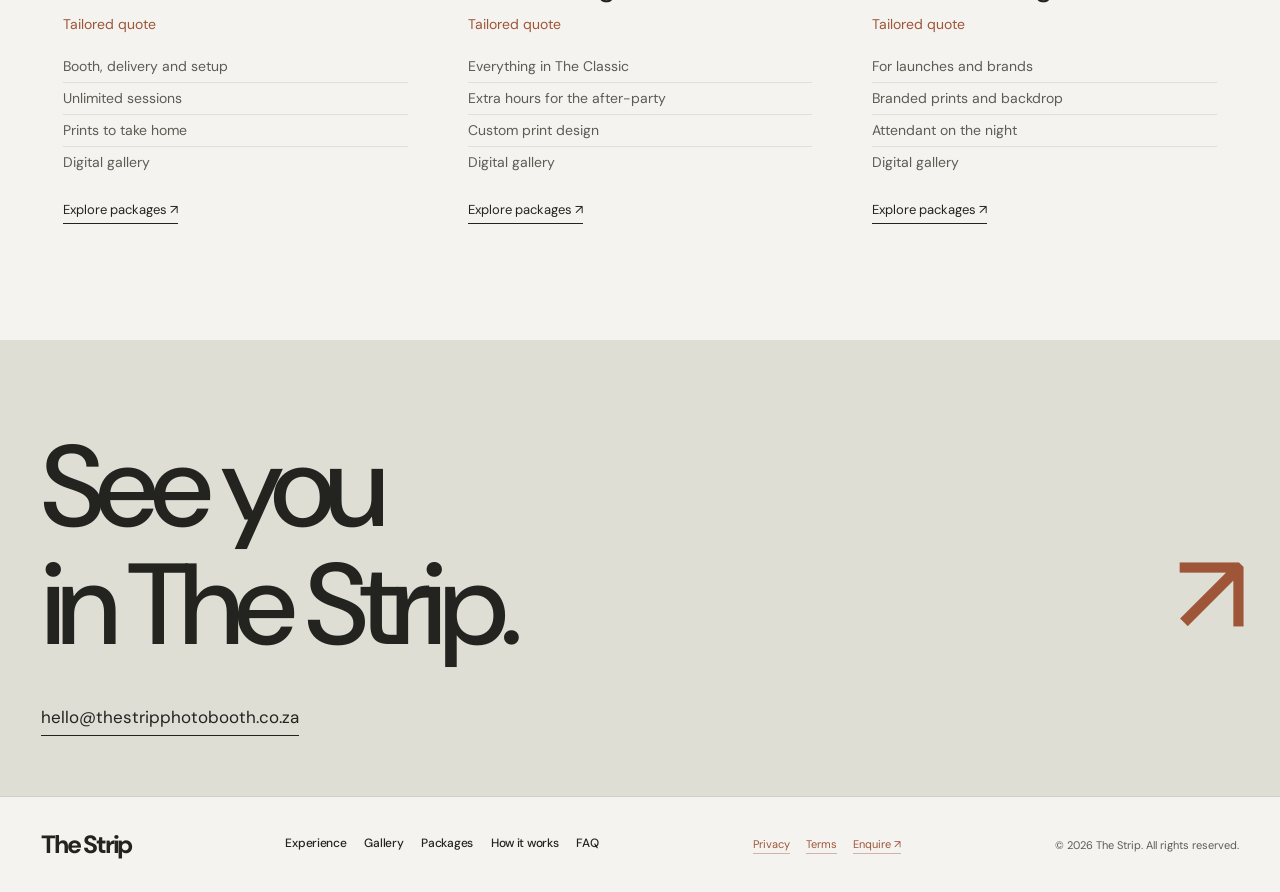
==== commit f4737ded: "Use branded printed strips on landing page" ====
--- a/index.html
+++ b/index.html
@@ -35,7 +35,7 @@
 <main id="main">
 
 <section class="gallery" aria-label="Photobooth gallery">
-  <div class="gallery-track" id="track"><div class="portrait"><img src="assets/gallery-01.jpg" alt="Black-and-white booth portrait" loading="eager" decoding="async"></div><div class="portrait"><img src="assets/gallery-02.jpg" alt="A couple sharing a kiss in the booth" loading="eager" decoding="async"></div><div class="portrait"><img src="assets/gallery-03.jpg" alt="Four friends posing together" loading="eager" decoding="async"></div><div class="portrait"><img src="assets/gallery-04.jpg" alt="A guest posing in sunglasses" loading="lazy" decoding="async"></div><div class="portrait"><img src="assets/gallery-05.jpg" alt="A couple posing cheek to cheek" loading="lazy" decoding="async"></div><div class="portrait"><img src="assets/gallery-06.jpg" alt="A couple in front of the booth curtain" loading="lazy" decoding="async"></div><div class="portrait"><img src="assets/gallery-07.jpg" alt="Four friends smiling for the camera" loading="lazy" decoding="async"></div><div class="portrait"><img src="assets/gallery-08.jpg" alt="A couple making playful faces" loading="lazy" decoding="async"></div><div class="portrait"><img src="assets/gallery-09.jpg" alt="Friends posing for a group photo" loading="lazy" decoding="async"></div><div class="portrait"><img src="assets/gallery-10.jpg" alt="A couple sharing a moment" loading="lazy" decoding="async"></div><div class="portrait"><img src="assets/gallery-11.jpg" alt="Five friends in a black-and-white booth photo" loading="lazy" decoding="async"></div><div class="portrait"><img src="assets/gallery-12.jpg" alt="Three friends smiling in the booth" loading="lazy" decoding="async"></div></div>
+  <div class="gallery-track" id="track"><div class="portrait"><img src="assets/gallery-print-sm-01.jpg" alt="Black-and-white booth portrait" loading="eager" decoding="async"></div><div class="portrait"><img src="assets/gallery-print-sm-02.jpg" alt="A couple sharing a kiss in the booth" loading="eager" decoding="async"></div><div class="portrait"><img src="assets/gallery-print-sm-03.jpg" alt="Four friends posing together" loading="eager" decoding="async"></div><div class="portrait"><img src="assets/gallery-print-sm-04.jpg" alt="A guest posing in sunglasses" loading="lazy" decoding="async"></div><div class="portrait"><img src="assets/gallery-print-sm-05.jpg" alt="A couple posing cheek to cheek" loading="lazy" decoding="async"></div><div class="portrait"><img src="assets/gallery-print-sm-06.jpg" alt="A couple in front of the booth curtain" loading="lazy" decoding="async"></div><div class="portrait"><img src="assets/gallery-print-sm-07.jpg" alt="Four friends smiling for the camera" loading="lazy" decoding="async"></div><div class="portrait"><img src="assets/gallery-print-sm-08.jpg" alt="A couple making playful faces" loading="lazy" decoding="async"></div><div class="portrait"><img src="assets/gallery-print-sm-09.jpg" alt="Friends posing for a group photo" loading="lazy" decoding="async"></div><div class="portrait"><img src="assets/gallery-print-sm-10.jpg" alt="A couple sharing a moment" loading="lazy" decoding="async"></div><div class="portrait"><img src="assets/gallery-print-sm-11.jpg" alt="Five friends in a black-and-white booth photo" loading="lazy" decoding="async"></div><div class="portrait"><img src="assets/gallery-print-sm-12.jpg" alt="Three friends smiling in the booth" loading="lazy" decoding="async"></div></div>
   <div class="gallery-tools">
     <span>A LITTLE PRIVACY. A LOT OF PERSONALITY.</span>
     <div>
--- a/css/site.css
+++ b/css/site.css
@@ -45,8 +45,8 @@
 /* Home gallery */
 .gallery{overflow:hidden}
 .gallery-track{display:flex;gap:11px;padding:0 11px;transform:translateX(-7vw);width:max-content;will-change:transform}
-.portrait{height:clamp(400px,44vw,650px);width:31vw;flex:none;overflow:hidden;background:var(--placeholder)}
-.portrait img{width:100%;height:100%;object-fit:cover;object-position:center 42%;display:block}
+.portrait{height:clamp(400px,44vw,650px);width:31vw;flex:none;overflow:hidden;background:var(--paper)}
+.portrait img{width:100%;height:100%;object-fit:contain;object-position:center;display:block}
 .gallery-tools{display:flex;align-items:center;justify-content:space-between;padding:18px 3.2%;font-size:10px;letter-spacing:1.5px;color:var(--muted-ink)}
 .gallery-tools>div{display:flex;align-items:center;gap:18px}
 .gallery-tools button{background:none;border:0;font-size:18px;padding:0 4px;color:var(--ink)}
@@ -146,8 +146,8 @@
 .image-strip img{width:100%;aspect-ratio:3/5;object-fit:cover;display:block;background:var(--placeholder)}
 
 /* Gallery page */
-.gallery-grid{columns:4;column-gap:12px;margin-top:36px}
-.gallery-grid figure{break-inside:avoid;margin:0 0 12px;position:relative;overflow:hidden;background:var(--placeholder)}
+.gallery-grid{display:grid;grid-template-columns:repeat(4,minmax(0,1fr));gap:12px;margin-top:36px}
+.gallery-grid figure{margin:0;position:relative;overflow:hidden;background:var(--placeholder)}
 .gallery-grid img{width:100%;height:auto;display:block;transition:transform .5s ease,filter .5s ease}
 .gallery-grid figure:hover img{transform:scale(1.02);filter:brightness(.96)}
 .gallery-grid figcaption{position:absolute;left:10px;bottom:8px;font-size:10px;letter-spacing:.08em;color:#fff;opacity:0;transition:opacity .2s}
@@ -217,7 +217,7 @@
 .mt-40{margin-top:40px}
 
 @media(max-width:1200px){
-  .gallery-grid{columns:3}
+  .gallery-grid{grid-template-columns:repeat(3,minmax(0,1fr))}
   nav{gap:26px;font-size:16px}
   .wordmark{font-size:33px}
 }
@@ -229,13 +229,13 @@
   .contact-grid{grid-template-columns:1fr;gap:34px}
   .info-body{grid-template-columns:1fr;gap:30px;padding-top:48px}
 }
-@media(max-width:820px){
+@media(max-width:900px), (orientation: landscape) and (max-height: 500px){
   header{height:76px;padding:0 22px;flex-wrap:wrap}
   .wordmark{font-size:30px}
-  .nav-toggle{display:inline-flex}
-  nav{display:none;width:100%;flex-direction:column;align-items:flex-start;gap:0;padding:10px 0 18px;border-top:1px solid var(--line);margin-top:8px}
-  nav.open{display:flex}
-  nav a{width:100%;padding:12px 0;font-size:19px}
+  .nav-toggle{display:inline-flex;position:relative;z-index:41}
+  header nav{display:none;position:absolute;top:76px;left:0;right:0;width:auto;flex-direction:column;align-items:flex-start;gap:0;margin:0;padding:14px 22px 22px;background:var(--paper);border-top:1px solid var(--line);box-shadow:0 18px 30px rgba(25,23,20,.12);max-height:calc(100vh - 76px);max-height:calc(100dvh - 76px);overflow-y:auto;z-index:40}
+  header nav.open{display:flex}
+  header nav a{width:100%;padding:12px 0;font-size:19px}
   nav a.nav-cta{border-bottom:0;width:auto}
   .gallery-track{transform:translateX(-18vw);gap:8px}
   .portrait{width:76vw;height:104vw;max-height:580px}
@@ -262,8 +262,8 @@
   .page-hero{padding:45px 22px 26px}
   .page-hero .lede{font-size:17px}
   .page-section{padding:36px 22px 60px}
-  .gallery-grid{columns:2;column-gap:8px}
-  .gallery-grid figure{margin-bottom:8px}
+  .gallery-grid{grid-template-columns:repeat(2,minmax(0,1fr));gap:8px}
+  
   .image-strip{gap:8px;margin-top:32px}
   footer{padding:28px 22px;display:grid;grid-template-columns:1fr 1fr;gap:18px}
   footer nav{display:flex;flex-direction:row;flex-wrap:wrap;gap:12px;border:0;padding:0;margin:0;width:auto}
@@ -274,7 +274,7 @@
   .not-found{padding:80px 22px}
 }
 @media(max-width:520px){
-  .gallery-grid{columns:1}
+  .gallery-grid{grid-template-columns:1fr}
   .steps-grid{gap:22px}
 }
 @media(prefers-reduced-motion:reduce){
